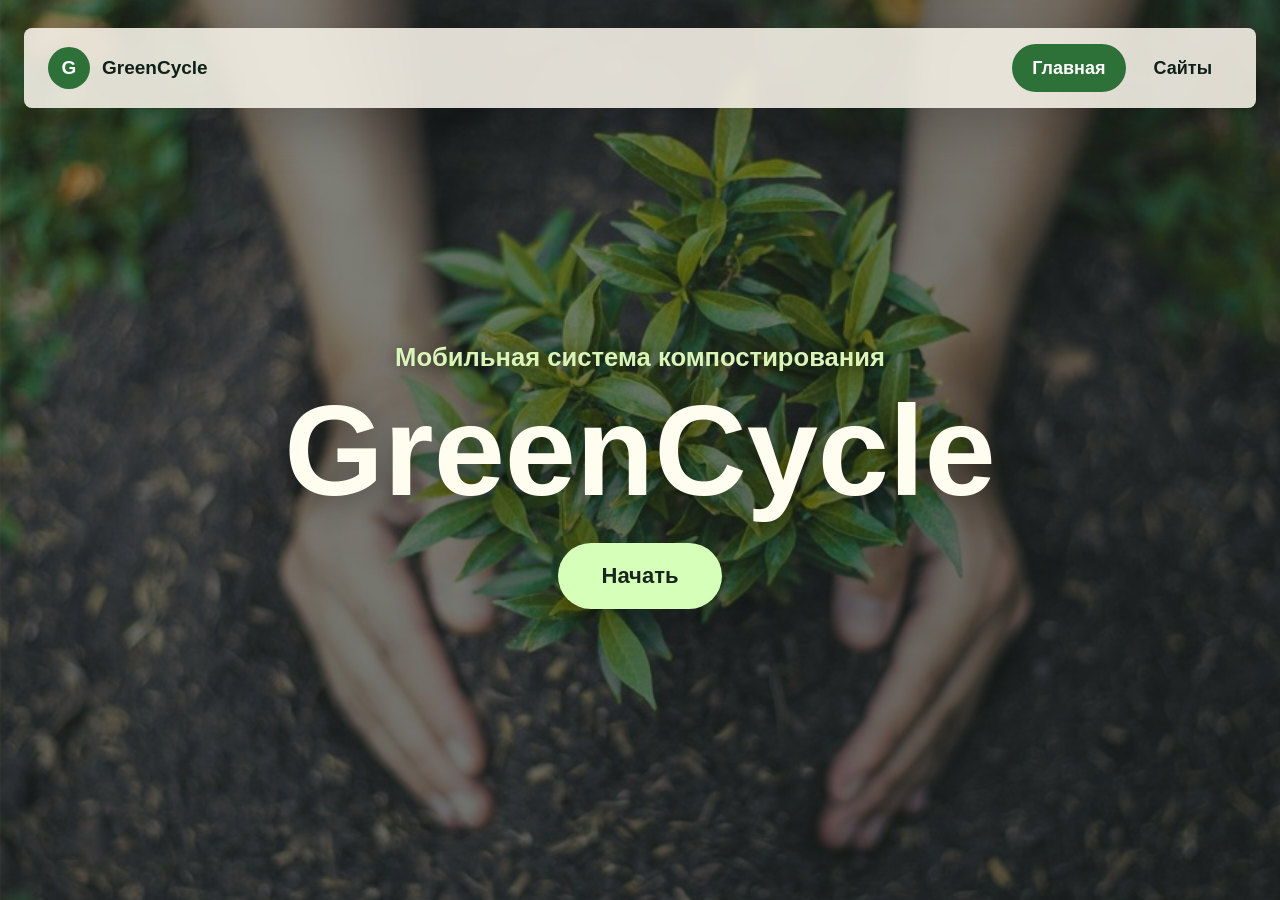
==== index.html @ 21f1dd06 "Adjust hero call to action" ====
<!DOCTYPE html>
<html lang="ru">
<head>
  <meta charset="UTF-8">
  <meta name="viewport" content="width=device-width, initial-scale=1.0">
  <title>GreenCycle</title>
  <style>
    * {
      box-sizing: border-box;
      margin: 0;
      padding: 0;
    }

    body {
      min-height: 100vh;
      font-family: Arial, Helvetica, sans-serif;
      color: #f8f8ea;
      background: #142419;
    }

    .hero {
      position: relative;
      min-height: 100vh;
      overflow: hidden;
      background-image:
        linear-gradient(rgba(10, 18, 13, 0.48), rgba(10, 18, 13, 0.56)),
        url("nature-bg.jpg");
      background-position: center;
      background-size: cover;
    }

    .topbar {
      position: relative;
      z-index: 1;
      width: min(1350px, calc(100% - 48px));
      min-height: 80px;
      margin: 28px auto 0;
      padding: 16px 24px;
      display: flex;
      align-items: center;
      justify-content: space-between;
      gap: 24px;
      border-radius: 8px;
      background: rgba(244, 240, 230, 0.9);
      color: #102019;
      box-shadow: 0 18px 50px rgba(0, 0, 0, 0.2);
      backdrop-filter: blur(6px);
    }

    .brand {
      display: inline-flex;
      align-items: center;
      gap: 12px;
      font-size: 19px;
      font-weight: 800;
      letter-spacing: 0;
      text-decoration: none;
      color: inherit;
    }

    .brand-mark {
      width: 42px;
      height: 42px;
      display: grid;
      place-items: center;
      border-radius: 50%;
      background: #2d7138;
      color: #fff;
      font-weight: 900;
    }

    .nav {
      display: flex;
      align-items: center;
      gap: 8px;
      font-size: 18px;
      font-weight: 800;
    }

    .nav a {
      min-height: 48px;
      padding: 13px 20px;
      display: inline-flex;
      align-items: center;
      justify-content: center;
      border-radius: 24px;
      color: #102019;
      text-decoration: none;
      white-space: nowrap;
    }

    .nav a.active {
      background: #2d7138;
      color: #fff;
    }

    .hero-content {
      min-height: calc(100vh - 108px);
      padding: 72px 24px 128px;
      display: flex;
      flex-direction: column;
      align-items: center;
      justify-content: center;
      text-align: center;
    }

    .eyebrow {
      margin-bottom: 18px;
      color: #d9f5b9;
      font-size: clamp(20px, 2vw, 28px);
      font-weight: 900;
      text-shadow: 0 2px 16px rgba(0, 0, 0, 0.5);
    }

    h1 {
      color: #fffdf0;
      font-size: clamp(64px, 10vw, 138px);
      line-height: 0.95;
      font-weight: 900;
      letter-spacing: 0;
      text-shadow: 0 5px 30px rgba(0, 0, 0, 0.35);
    }

    .start-button {
      min-width: 164px;
      margin-top: 32px;
      padding: 20px 42px;
      border: 0;
      border-radius: 36px;
      background: #d6ffb9;
      color: #16261c;
      font-size: 22px;
      font-weight: 900;
      text-decoration: none;
      box-shadow: 0 14px 34px rgba(0, 0, 0, 0.22);
      transition: transform 0.2s ease, background 0.2s ease;
    }

    .start-button:hover {
      background: #e4ffd0;
      transform: translateY(-2px);
    }

    @media (max-width: 720px) {
      .topbar {
        width: min(100% - 24px, 1350px);
        margin-top: 12px;
        padding: 12px;
        gap: 12px;
      }

      .brand {
        font-size: 16px;
      }

      .brand-mark {
        width: 36px;
        height: 36px;
      }

      .nav {
        gap: 4px;
        font-size: 15px;
      }

      .nav a {
        min-height: 40px;
        padding: 10px 12px;
      }

      .hero-content {
        min-height: calc(100vh - 76px);
        padding: 56px 18px 80px;
      }
    }
  </style>
</head>
<body>
  <main class="hero">
    <header class="topbar">
      <a class="brand" href="index.html" aria-label="GreenCycle">
        <span class="brand-mark">G</span>
        <span>GreenCycle</span>
      </a>

      <nav class="nav" aria-label="Основная навигация">
        <a class="active" href="index.html">Главная</a>
        <a href="#sites">Сайты</a>
      </nav>
    </header>

    <section class="hero-content">
      <p class="eyebrow">Мобильная система компостирования</p>
      <h1>GreenCycle</h1>
      <a class="start-button" href="#sites">Начать</a>
    </section>
  </main>
</body>
</html>
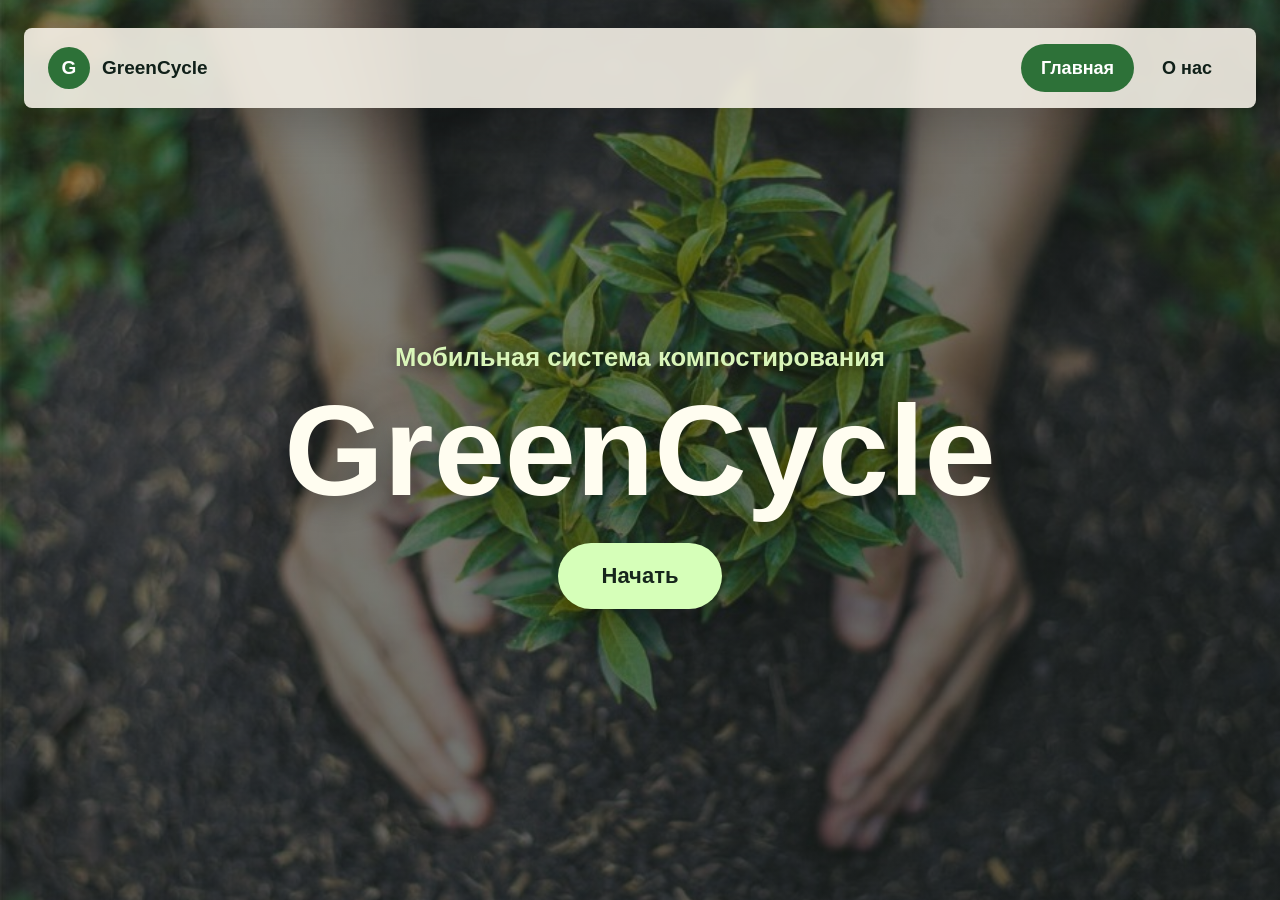
==== commit 1d8e5c11: "Add about page navigation" ====
--- a/index.html
+++ b/index.html
@@ -185,14 +185,14 @@
 
       <nav class="nav" aria-label="Основная навигация">
         <a class="active" href="index.html">Главная</a>
-        <a href="#sites">Сайты</a>
+        <a href="about.html">О нас</a>
       </nav>
     </header>
 
     <section class="hero-content">
       <p class="eyebrow">Мобильная система компостирования</p>
       <h1>GreenCycle</h1>
-      <a class="start-button" href="#sites">Начать</a>
+      <a class="start-button" href="about.html">Начать</a>
     </section>
   </main>
 </body>
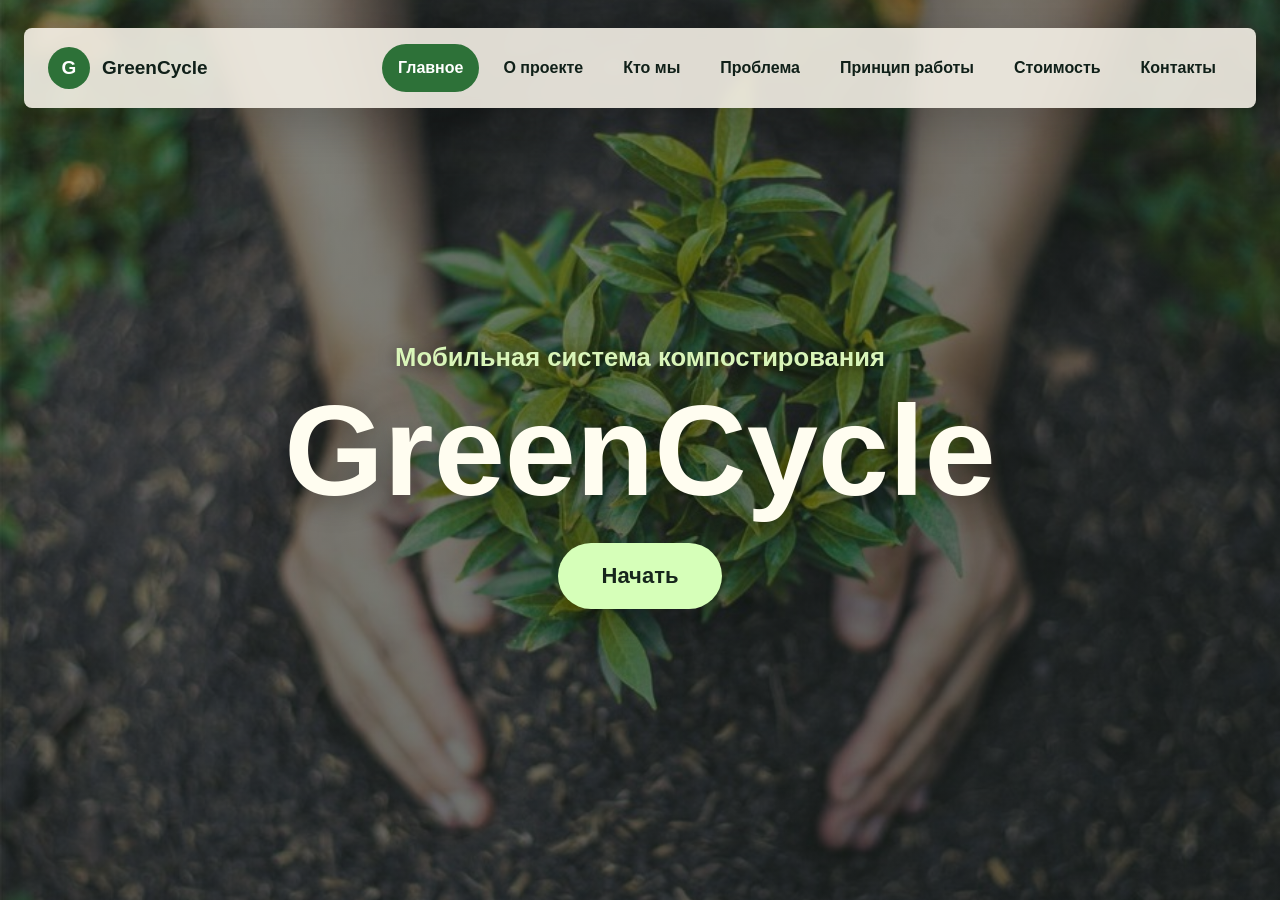
==== commit af0ea9ba: "Expand project section navigation" ====
--- a/index.html
+++ b/index.html
@@ -72,14 +72,16 @@
     .nav {
       display: flex;
       align-items: center;
+      justify-content: flex-end;
+      flex-wrap: wrap;
       gap: 8px;
-      font-size: 18px;
+      font-size: 16px;
       font-weight: 800;
     }
 
     .nav a {
       min-height: 48px;
-      padding: 13px 20px;
+      padding: 13px 16px;
       display: inline-flex;
       align-items: center;
       justify-content: center;
@@ -184,15 +186,20 @@
       </a>
 
       <nav class="nav" aria-label="Основная навигация">
-        <a class="active" href="index.html">Главная</a>
-        <a href="about.html">О нас</a>
+        <a class="active" href="index.html">Главное</a>
+        <a href="about.html#project">О проекте</a>
+        <a href="about.html#authors">Кто мы</a>
+        <a href="about.html#problem">Проблема</a>
+        <a href="about.html#process">Принцип работы</a>
+        <a href="about.html#cost">Стоимость</a>
+        <a href="about.html#contacts">Контакты</a>
       </nav>
     </header>
 
     <section class="hero-content">
       <p class="eyebrow">Мобильная система компостирования</p>
       <h1>GreenCycle</h1>
-      <a class="start-button" href="about.html">Начать</a>
+      <a class="start-button" href="about.html#project">Начать</a>
     </section>
   </main>
 </body>
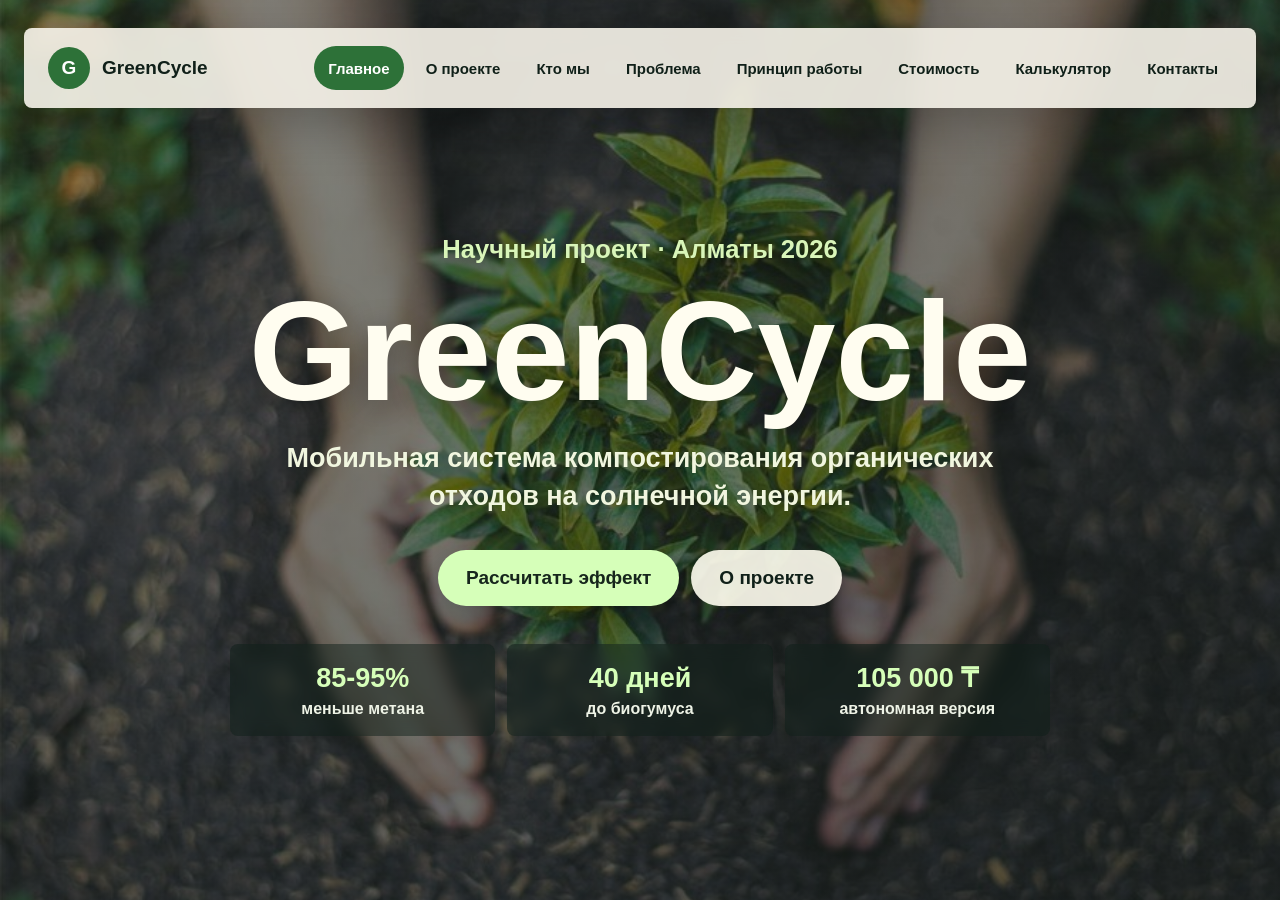
==== commit 76c9331c: "Add working calculator site experience" ====
--- a/index.html
+++ b/index.html
@@ -4,182 +4,11 @@
   <meta charset="UTF-8">
   <meta name="viewport" content="width=device-width, initial-scale=1.0">
   <title>GreenCycle</title>
-  <style>
-    * {
-      box-sizing: border-box;
-      margin: 0;
-      padding: 0;
-    }
-
-    body {
-      min-height: 100vh;
-      font-family: Arial, Helvetica, sans-serif;
-      color: #f8f8ea;
-      background: #142419;
-    }
-
-    .hero {
-      position: relative;
-      min-height: 100vh;
-      overflow: hidden;
-      background-image:
-        linear-gradient(rgba(10, 18, 13, 0.48), rgba(10, 18, 13, 0.56)),
-        url("nature-bg.jpg");
-      background-position: center;
-      background-size: cover;
-    }
-
-    .topbar {
-      position: relative;
-      z-index: 1;
-      width: min(1350px, calc(100% - 48px));
-      min-height: 80px;
-      margin: 28px auto 0;
-      padding: 16px 24px;
-      display: flex;
-      align-items: center;
-      justify-content: space-between;
-      gap: 24px;
-      border-radius: 8px;
-      background: rgba(244, 240, 230, 0.9);
-      color: #102019;
-      box-shadow: 0 18px 50px rgba(0, 0, 0, 0.2);
-      backdrop-filter: blur(6px);
-    }
-
-    .brand {
-      display: inline-flex;
-      align-items: center;
-      gap: 12px;
-      font-size: 19px;
-      font-weight: 800;
-      letter-spacing: 0;
-      text-decoration: none;
-      color: inherit;
-    }
-
-    .brand-mark {
-      width: 42px;
-      height: 42px;
-      display: grid;
-      place-items: center;
-      border-radius: 50%;
-      background: #2d7138;
-      color: #fff;
-      font-weight: 900;
-    }
-
-    .nav {
-      display: flex;
-      align-items: center;
-      justify-content: flex-end;
-      flex-wrap: wrap;
-      gap: 8px;
-      font-size: 16px;
-      font-weight: 800;
-    }
-
-    .nav a {
-      min-height: 48px;
-      padding: 13px 16px;
-      display: inline-flex;
-      align-items: center;
-      justify-content: center;
-      border-radius: 24px;
-      color: #102019;
-      text-decoration: none;
-      white-space: nowrap;
-    }
-
-    .nav a.active {
-      background: #2d7138;
-      color: #fff;
-    }
-
-    .hero-content {
-      min-height: calc(100vh - 108px);
-      padding: 72px 24px 128px;
-      display: flex;
-      flex-direction: column;
-      align-items: center;
-      justify-content: center;
-      text-align: center;
-    }
-
-    .eyebrow {
-      margin-bottom: 18px;
-      color: #d9f5b9;
-      font-size: clamp(20px, 2vw, 28px);
-      font-weight: 900;
-      text-shadow: 0 2px 16px rgba(0, 0, 0, 0.5);
-    }
-
-    h1 {
-      color: #fffdf0;
-      font-size: clamp(64px, 10vw, 138px);
-      line-height: 0.95;
-      font-weight: 900;
-      letter-spacing: 0;
-      text-shadow: 0 5px 30px rgba(0, 0, 0, 0.35);
-    }
-
-    .start-button {
-      min-width: 164px;
-      margin-top: 32px;
-      padding: 20px 42px;
-      border: 0;
-      border-radius: 36px;
-      background: #d6ffb9;
-      color: #16261c;
-      font-size: 22px;
-      font-weight: 900;
-      text-decoration: none;
-      box-shadow: 0 14px 34px rgba(0, 0, 0, 0.22);
-      transition: transform 0.2s ease, background 0.2s ease;
-    }
-
-    .start-button:hover {
-      background: #e4ffd0;
-      transform: translateY(-2px);
-    }
-
-    @media (max-width: 720px) {
-      .topbar {
-        width: min(100% - 24px, 1350px);
-        margin-top: 12px;
-        padding: 12px;
-        gap: 12px;
-      }
-
-      .brand {
-        font-size: 16px;
-      }
-
-      .brand-mark {
-        width: 36px;
-        height: 36px;
-      }
-
-      .nav {
-        gap: 4px;
-        font-size: 15px;
-      }
-
-      .nav a {
-        min-height: 40px;
-        padding: 10px 12px;
-      }
-
-      .hero-content {
-        min-height: calc(100vh - 76px);
-        padding: 56px 18px 80px;
-      }
-    }
-  </style>
+  <link rel="stylesheet" href="style.css">
 </head>
 <body>
-  <main class="hero">
-    <header class="topbar">
+  <main class="home">
+    <header class="home-topbar">
       <a class="brand" href="index.html" aria-label="GreenCycle">
         <span class="brand-mark">G</span>
         <span>GreenCycle</span>
@@ -187,19 +16,29 @@
 
       <nav class="nav" aria-label="Основная навигация">
         <a class="active" href="index.html">Главное</a>
-        <a href="about.html#project">О проекте</a>
-        <a href="about.html#authors">Кто мы</a>
-        <a href="about.html#problem">Проблема</a>
-        <a href="about.html#process">Принцип работы</a>
-        <a href="about.html#cost">Стоимость</a>
-        <a href="about.html#contacts">Контакты</a>
+        <a href="project.html">О проекте</a>
+        <a href="authors.html">Кто мы</a>
+        <a href="problem.html">Проблема</a>
+        <a href="process.html">Принцип работы</a>
+        <a href="cost.html">Стоимость</a>
+        <a href="calculator.html">Калькулятор</a>
+        <a href="contacts.html">Контакты</a>
       </nav>
     </header>
 
-    <section class="hero-content">
-      <p class="eyebrow">Мобильная система компостирования</p>
+    <section class="home-content">
+      <p class="home-kicker">Научный проект · Алматы 2026</p>
       <h1>GreenCycle</h1>
-      <a class="start-button" href="about.html#project">Начать</a>
+      <p class="home-lead">Мобильная система компостирования органических отходов на солнечной энергии.</p>
+      <div class="home-actions">
+        <a class="button primary" href="calculator.html">Рассчитать эффект</a>
+        <a class="button secondary" href="project.html">О проекте</a>
+      </div>
+      <div class="home-stats" aria-label="Ключевые показатели">
+        <span><strong>85-95%</strong> меньше метана</span>
+        <span><strong>40 дней</strong> до биогумуса</span>
+        <span><strong>105 000 ₸</strong> автономная версия</span>
+      </div>
     </section>
   </main>
 </body>
--- a/style.css
+++ b/style.css
@@ -0,0 +1,518 @@
+* {
+  box-sizing: border-box;
+  margin: 0;
+  padding: 0;
+}
+
+body {
+  min-height: 100vh;
+  font-family: Arial, Helvetica, sans-serif;
+  color: #102019;
+  background: #eef3e6;
+}
+
+.home {
+  min-height: 100vh;
+  overflow: hidden;
+  color: #fffdf0;
+  background-image:
+    linear-gradient(rgba(10, 18, 13, 0.48), rgba(10, 18, 13, 0.58)),
+    url("nature-bg.jpg");
+  background-position: center;
+  background-size: cover;
+}
+
+.home-topbar {
+  position: relative;
+  z-index: 2;
+  width: min(1680px, calc(100% - 48px));
+  min-height: 80px;
+  margin: 28px auto 0;
+  padding: 16px 24px;
+  display: flex;
+  align-items: center;
+  justify-content: space-between;
+  gap: 24px;
+  border-radius: 8px;
+  background: rgba(244, 240, 230, 0.92);
+  color: #102019;
+  box-shadow: 0 18px 50px rgba(0, 0, 0, 0.22);
+  backdrop-filter: blur(8px);
+}
+
+.home-content {
+  min-height: calc(100vh - 108px);
+  width: min(1120px, calc(100% - 48px));
+  margin: 0 auto;
+  padding: 64px 0 108px;
+  display: flex;
+  flex-direction: column;
+  align-items: center;
+  justify-content: center;
+  text-align: center;
+}
+
+.home-kicker {
+  margin-bottom: 16px;
+  color: #d9f5b9;
+  font-size: clamp(18px, 2vw, 26px);
+  font-weight: 900;
+  text-shadow: 0 2px 16px rgba(0, 0, 0, 0.5);
+}
+
+.home h1 {
+  color: #fffdf0;
+  font-size: clamp(66px, 11vw, 142px);
+  line-height: 0.94;
+  text-shadow: 0 5px 30px rgba(0, 0, 0, 0.35);
+}
+
+.home-lead {
+  max-width: 760px;
+  margin-top: 22px;
+  color: #f1f6df;
+  font-size: clamp(19px, 2.2vw, 27px);
+  line-height: 1.4;
+  font-weight: 800;
+}
+
+.home-actions {
+  margin-top: 34px;
+  display: flex;
+  justify-content: center;
+  flex-wrap: wrap;
+  gap: 12px;
+}
+
+.button {
+  min-height: 56px;
+  padding: 17px 28px;
+  display: inline-flex;
+  align-items: center;
+  justify-content: center;
+  border-radius: 32px;
+  font-size: 19px;
+  font-weight: 900;
+  text-decoration: none;
+  transition: transform 0.2s ease, background 0.2s ease;
+}
+
+.button:hover {
+  transform: translateY(-2px);
+}
+
+.button.primary {
+  background: #d6ffb9;
+  color: #16261c;
+  box-shadow: 0 14px 34px rgba(0, 0, 0, 0.22);
+}
+
+.button.secondary {
+  background: rgba(255, 253, 240, 0.9);
+  color: #102019;
+}
+
+.home-stats {
+  width: min(820px, 100%);
+  margin-top: 38px;
+  display: grid;
+  grid-template-columns: repeat(3, minmax(0, 1fr));
+  gap: 12px;
+}
+
+.home-stats span {
+  min-height: 92px;
+  padding: 18px;
+  display: grid;
+  align-content: center;
+  gap: 6px;
+  border-radius: 8px;
+  background: rgba(16, 32, 25, 0.48);
+  color: #eef3e6;
+  font-weight: 800;
+  backdrop-filter: blur(8px);
+}
+
+.home-stats strong {
+  color: #d6ffb9;
+  font-size: 27px;
+}
+
+.page {
+  min-height: 100vh;
+  background:
+    linear-gradient(rgba(238, 243, 230, 0.92), rgba(238, 243, 230, 0.98)),
+    url("nature-bg.jpg");
+  background-attachment: fixed;
+  background-position: center;
+  background-size: cover;
+}
+
+.topbar-wrap {
+  padding-top: 28px;
+}
+
+.topbar {
+  position: sticky;
+  top: 16px;
+  z-index: 5;
+  width: min(1680px, calc(100% - 48px));
+  min-height: 80px;
+  margin: 0 auto;
+  padding: 16px 24px;
+  display: flex;
+  align-items: center;
+  justify-content: space-between;
+  gap: 24px;
+  border-radius: 8px;
+  background: rgba(244, 240, 230, 0.94);
+  box-shadow: 0 18px 50px rgba(24, 48, 34, 0.16);
+  backdrop-filter: blur(8px);
+}
+
+.brand {
+  display: inline-flex;
+  align-items: center;
+  gap: 12px;
+  flex: 0 0 auto;
+  color: inherit;
+  font-size: 19px;
+  font-weight: 800;
+  text-decoration: none;
+}
+
+.brand-mark {
+  width: 42px;
+  height: 42px;
+  display: grid;
+  place-items: center;
+  border-radius: 50%;
+  background: #2d7138;
+  color: #fff;
+  font-weight: 900;
+}
+
+.nav {
+  display: flex;
+  align-items: center;
+  justify-content: flex-end;
+  flex-wrap: wrap;
+  gap: 8px;
+  font-size: 15px;
+  font-weight: 800;
+}
+
+.nav a {
+  min-height: 44px;
+  padding: 12px 14px;
+  display: inline-flex;
+  align-items: center;
+  justify-content: center;
+  border-radius: 24px;
+  color: #102019;
+  text-decoration: none;
+  white-space: nowrap;
+}
+
+.nav a.active {
+  background: #2d7138;
+  color: #fff;
+}
+
+.content {
+  width: min(1120px, calc(100% - 48px));
+  margin: 0 auto;
+  padding: 86px 0 72px;
+}
+
+.intro {
+  max-width: 900px;
+  margin-bottom: 46px;
+}
+
+.eyebrow {
+  margin-bottom: 14px;
+  color: #2d7138;
+  font-size: 18px;
+  font-weight: 900;
+}
+
+h1 {
+  max-width: 960px;
+  color: #102019;
+  font-size: clamp(44px, 7vw, 82px);
+  line-height: 1;
+  font-weight: 900;
+}
+
+.lead {
+  max-width: 850px;
+  margin-top: 24px;
+  color: #34483a;
+  font-size: clamp(19px, 2.2vw, 25px);
+  line-height: 1.45;
+  font-weight: 700;
+}
+
+.section {
+  padding: 54px 0;
+  border-top: 1px solid rgba(45, 113, 56, 0.2);
+}
+
+h2 {
+  margin-bottom: 24px;
+  font-size: clamp(30px, 4vw, 46px);
+  line-height: 1.1;
+  font-weight: 900;
+}
+
+h3 {
+  margin-bottom: 10px;
+  font-size: 26px;
+  line-height: 1.15;
+  font-weight: 900;
+}
+
+p,
+li {
+  color: #34483a;
+  font-size: 18px;
+  line-height: 1.65;
+  font-weight: 600;
+}
+
+ul,
+ol {
+  display: grid;
+  gap: 10px;
+  padding-left: 22px;
+}
+
+.text-block {
+  max-width: 930px;
+  display: grid;
+  gap: 18px;
+}
+
+.grid-2,
+.grid-3 {
+  display: grid;
+  gap: 18px;
+}
+
+.grid-2 {
+  grid-template-columns: repeat(2, minmax(0, 1fr));
+}
+
+.grid-3 {
+  grid-template-columns: repeat(3, minmax(0, 1fr));
+}
+
+.card {
+  padding: 26px;
+  border-radius: 8px;
+  background: rgba(255, 253, 240, 0.84);
+  box-shadow: 0 16px 38px rgba(24, 48, 34, 0.12);
+}
+
+.role {
+  margin-bottom: 18px;
+  color: #2d7138;
+  font-weight: 900;
+}
+
+.stat {
+  display: block;
+  margin-bottom: 12px;
+  color: #2d7138;
+  font-size: 40px;
+  line-height: 1;
+  font-weight: 900;
+}
+
+.label {
+  display: block;
+  margin-bottom: 8px;
+  color: #2d7138;
+  font-size: 15px;
+  font-weight: 900;
+  text-transform: uppercase;
+}
+
+.contact-link,
+.strong-line {
+  color: #102019;
+  font-size: 20px;
+  line-height: 1.35;
+  font-weight: 900;
+  text-decoration: none;
+}
+
+.price-row {
+  display: flex;
+  justify-content: space-between;
+  gap: 16px;
+  padding: 14px 0;
+  border-bottom: 1px solid rgba(45, 113, 56, 0.18);
+}
+
+.price-row:last-child {
+  border-bottom: 0;
+}
+
+.calculator-layout {
+  display: grid;
+  grid-template-columns: minmax(0, 0.9fr) minmax(360px, 1.1fr);
+  gap: 22px;
+  align-items: start;
+}
+
+.calc-form {
+  display: grid;
+  gap: 20px;
+}
+
+.field {
+  display: grid;
+  gap: 10px;
+}
+
+.field label {
+  color: #102019;
+  font-size: 17px;
+  font-weight: 900;
+}
+
+.field input,
+.field select {
+  width: 100%;
+  min-height: 50px;
+  padding: 12px 14px;
+  border: 2px solid rgba(45, 113, 56, 0.24);
+  border-radius: 8px;
+  background: rgba(255, 255, 255, 0.82);
+  color: #102019;
+  font: inherit;
+  font-weight: 800;
+}
+
+.field input[type="range"] {
+  min-height: auto;
+  padding: 0;
+  accent-color: #2d7138;
+}
+
+.range-value {
+  color: #2d7138;
+  font-weight: 900;
+}
+
+.result-panel {
+  position: sticky;
+  top: 120px;
+}
+
+.result-grid {
+  display: grid;
+  grid-template-columns: repeat(2, minmax(0, 1fr));
+  gap: 14px;
+}
+
+.result-item {
+  padding: 20px;
+  border-radius: 8px;
+  background: rgba(45, 113, 56, 0.09);
+}
+
+.result-item strong {
+  display: block;
+  margin-bottom: 8px;
+  color: #2d7138;
+  font-size: clamp(28px, 4vw, 42px);
+  line-height: 1;
+}
+
+.result-item span {
+  color: #34483a;
+  font-weight: 800;
+}
+
+.note {
+  margin-top: 18px;
+  color: #526456;
+  font-size: 15px;
+  line-height: 1.5;
+}
+
+@media (max-width: 1080px) {
+  .topbar,
+  .home-topbar {
+    align-items: flex-start;
+    flex-direction: column;
+  }
+
+  .nav {
+    justify-content: flex-start;
+  }
+}
+
+@media (max-width: 760px) {
+  .topbar,
+  .home-topbar {
+    width: min(100% - 24px, 1680px);
+    padding: 12px;
+    gap: 12px;
+  }
+
+  .topbar-wrap {
+    padding-top: 12px;
+  }
+
+  .brand {
+    font-size: 16px;
+  }
+
+  .brand-mark {
+    width: 36px;
+    height: 36px;
+  }
+
+  .nav {
+    gap: 4px;
+    font-size: 14px;
+  }
+
+  .nav a {
+    min-height: 38px;
+    padding: 9px 10px;
+  }
+
+  .content {
+    width: min(100% - 28px, 1120px);
+    padding: 56px 0 48px;
+  }
+
+  .home-content {
+    width: min(100% - 28px, 1120px);
+    padding: 52px 0 72px;
+  }
+
+  .home-stats,
+  .calculator-layout,
+  .result-grid {
+    grid-template-columns: 1fr;
+  }
+
+  .grid-2,
+  .grid-3 {
+    grid-template-columns: 1fr;
+  }
+
+  .result-panel {
+    position: static;
+  }
+
+  .price-row {
+    display: grid;
+  }
+}
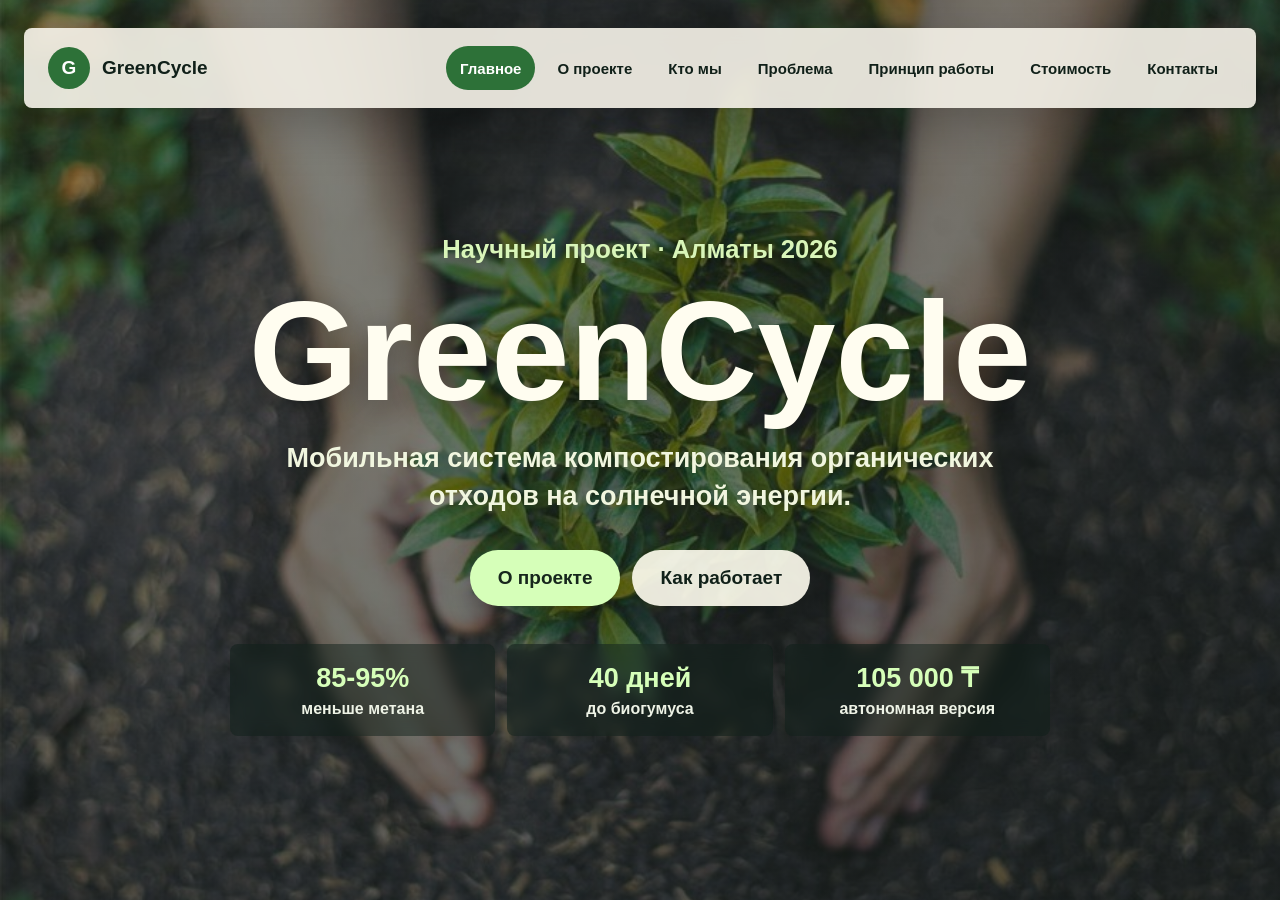
==== commit cba077e2: "Remove forum mentions from landing flow" ====
--- a/index.html
+++ b/index.html
@@ -21,7 +21,6 @@
         <a href="problem.html">Проблема</a>
         <a href="process.html">Принцип работы</a>
         <a href="cost.html">Стоимость</a>
-        <a href="calculator.html">Калькулятор</a>
         <a href="contacts.html">Контакты</a>
       </nav>
     </header>
@@ -31,8 +30,8 @@
       <h1>GreenCycle</h1>
       <p class="home-lead">Мобильная система компостирования органических отходов на солнечной энергии.</p>
       <div class="home-actions">
-        <a class="button primary" href="calculator.html">Рассчитать эффект</a>
-        <a class="button secondary" href="project.html">О проекте</a>
+        <a class="button primary" href="project.html">О проекте</a>
+        <a class="button secondary" href="process.html">Как работает</a>
       </div>
       <div class="home-stats" aria-label="Ключевые показатели">
         <span><strong>85-95%</strong> меньше метана</span>
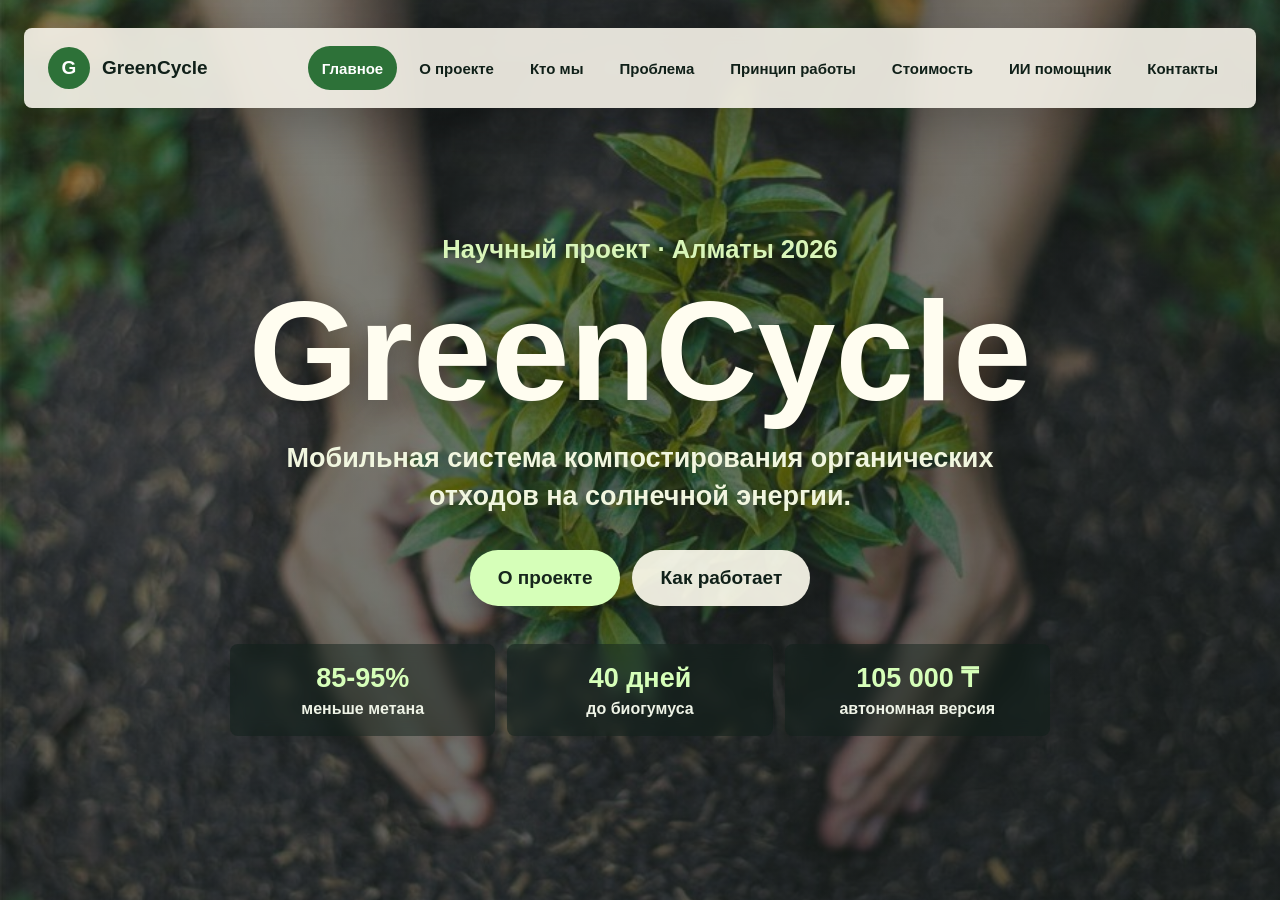
==== commit b3996aec: "Add AI project helper" ====
--- a/index.html
+++ b/index.html
@@ -21,6 +21,7 @@
         <a href="problem.html">Проблема</a>
         <a href="process.html">Принцип работы</a>
         <a href="cost.html">Стоимость</a>
+        <a href="ai.html">ИИ помощник</a>
         <a href="contacts.html">Контакты</a>
       </nav>
     </header>
--- a/style.css
+++ b/style.css
@@ -444,6 +444,107 @@
   line-height: 1.5;
 }
 
+.chat-layout {
+  display: grid;
+  grid-template-columns: minmax(0, 1.25fr) minmax(280px, 0.75fr);
+  gap: 22px;
+  align-items: start;
+}
+
+.chat-card {
+  display: grid;
+  gap: 18px;
+}
+
+.chat-messages {
+  height: min(58vh, 520px);
+  min-height: 360px;
+  padding: 16px;
+  display: flex;
+  flex-direction: column;
+  gap: 12px;
+  overflow-y: auto;
+  border-radius: 8px;
+  background: rgba(238, 243, 230, 0.8);
+}
+
+.message {
+  max-width: 82%;
+  padding: 14px 16px;
+  border-radius: 8px;
+}
+
+.message p {
+  font-size: 17px;
+  line-height: 1.5;
+}
+
+.message.assistant {
+  align-self: flex-start;
+  background: #fffdf0;
+}
+
+.message.user {
+  align-self: flex-end;
+  background: #2d7138;
+}
+
+.message.user p {
+  color: #fff;
+}
+
+.chat-form {
+  display: grid;
+  grid-template-columns: minmax(0, 1fr) auto;
+  gap: 12px;
+  align-items: end;
+}
+
+.chat-form textarea {
+  width: 100%;
+  min-height: 74px;
+  padding: 14px;
+  border: 2px solid rgba(45, 113, 56, 0.24);
+  border-radius: 8px;
+  resize: vertical;
+  color: #102019;
+  font: inherit;
+  font-weight: 700;
+}
+
+.prompt-list {
+  display: grid;
+  gap: 10px;
+}
+
+.prompt-list button {
+  min-height: 48px;
+  padding: 12px 14px;
+  border: 0;
+  border-radius: 8px;
+  background: rgba(45, 113, 56, 0.12);
+  color: #102019;
+  font: inherit;
+  font-weight: 900;
+  text-align: left;
+  cursor: pointer;
+}
+
+.prompt-list button:hover {
+  background: rgba(45, 113, 56, 0.2);
+}
+
+.sr-only {
+  position: absolute;
+  width: 1px;
+  height: 1px;
+  padding: 0;
+  overflow: hidden;
+  clip: rect(0, 0, 0, 0);
+  white-space: nowrap;
+  border: 0;
+}
+
 @media (max-width: 1080px) {
   .topbar,
   .home-topbar {
@@ -499,8 +600,14 @@
 
   .home-stats,
   .calculator-layout,
-  .result-grid {
+  .result-grid,
+  .chat-layout,
+  .chat-form {
     grid-template-columns: 1fr;
+  }
+
+  .message {
+    max-width: 100%;
   }
 
   .grid-2,
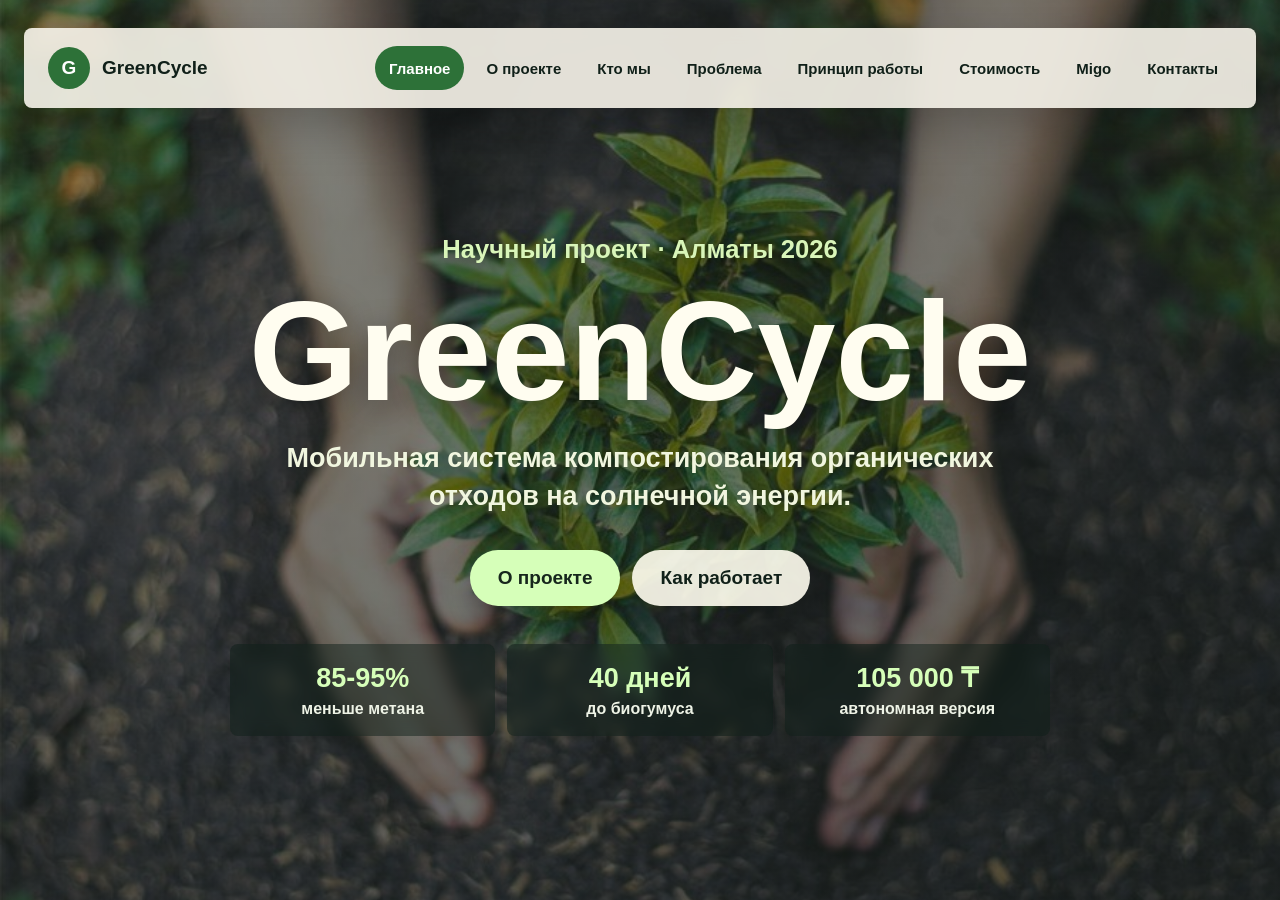
==== commit 7bc6abd4: "Rename AI helper to Migo" ====
--- a/index.html
+++ b/index.html
@@ -21,7 +21,7 @@
         <a href="problem.html">Проблема</a>
         <a href="process.html">Принцип работы</a>
         <a href="cost.html">Стоимость</a>
-        <a href="ai.html">ИИ помощник</a>
+        <a href="ai.html">Migo</a>
         <a href="contacts.html">Контакты</a>
       </nav>
     </header>
